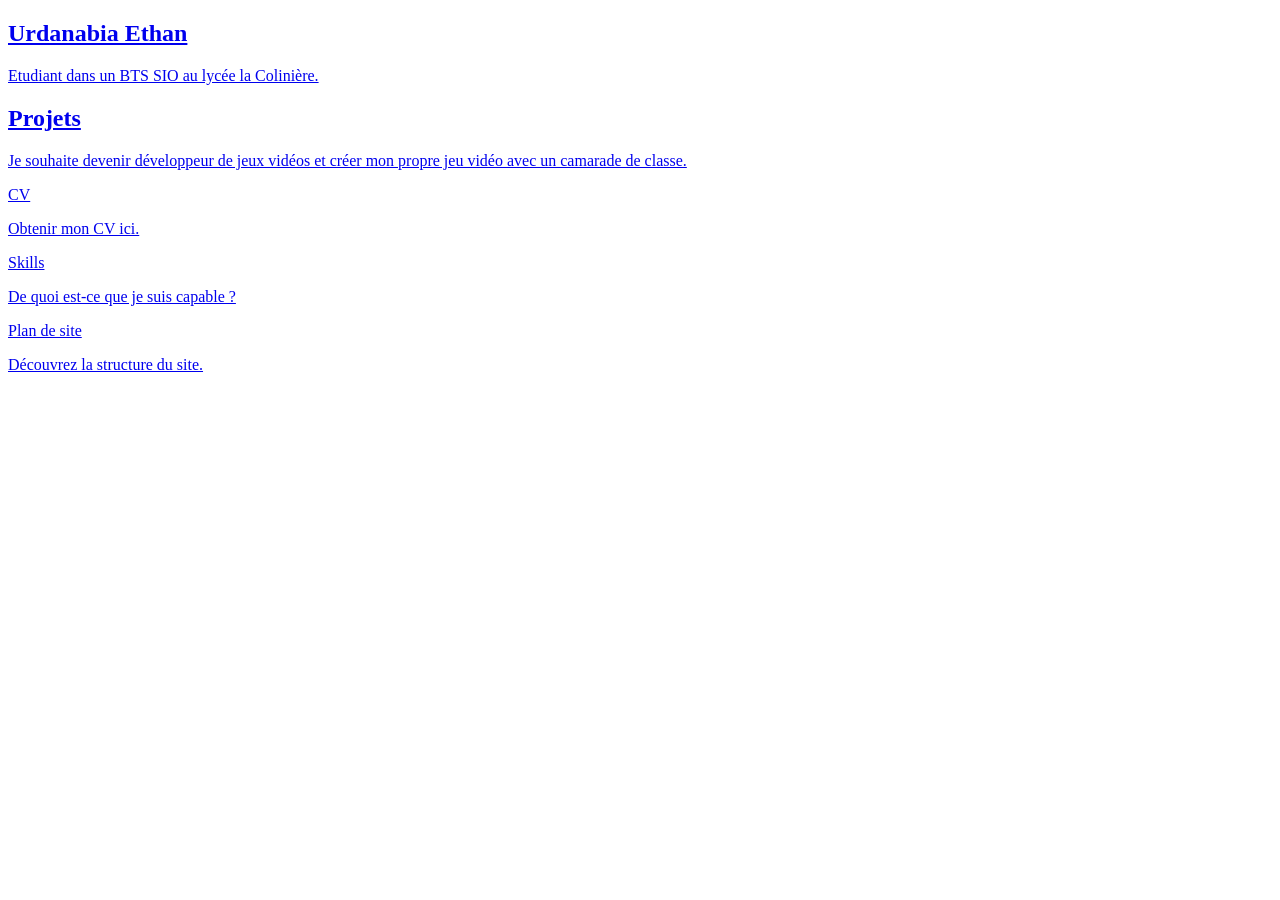
==== index.html @ 1c4b6973 "Modification du CV" ====
<!doctype html>
<html class="no-js" lang="fr">

<head>
  <meta charset="utf-8">
  <meta name="viewport" content="width=device-width, initial-scale=1">
  <title>Portfolio</title>
  <link rel="stylesheet" href="css/home.css">
  <meta name="description" content="">
  <meta property="og:title" content="">
  <meta property="og:type" content="">
  <meta property="og:url" content="">
  <meta property="og:image" content="">
  <meta property="og:image:alt" content="">

  <link rel="icon" href="/favicon.icon" sizes="any">
  <link rel="icon" href="/icon.svg" type="image/svg+xml">
  <link rel="apple-touch-icon" href="icon.png">

  <link rel="manifest" href="site.webmanifest">
  <!-- <meta name="theme-color" content="#fafafa">  -->
</head>

<body>
  <header>

  </header>

 <main tabindex="-1">
    <div class="main-container">
      <!-- 2 Gros Containers transformés en liens -->
      <div class="large-containers">
        <a href="Pages/me.html" class="large-container blue">
          <h2>Urdanabia Ethan</h2>
          <p>Etudiant dans un BTS SIO au lycée la Colinière.</p>
        </a>
        <a href="Pages/projet.html" class="large-container purple">
          <h2>Projets</h2>
          <p>Je souhaite devenir développeur de jeux vidéos et créer mon propre jeu vidéo avec un camarade de classe.</p>
        </a>
      </div>

      <div class="small-buttons">
        <a href="DOCs/CV1.pdf" class="glass-button green" download>
          <span>CV</span>
          <p>Obtenir mon CV ici.</p>
        </a>
        <a href="Pages/skill.html" class="glass-button pink">
          <span>Skills</span>
          <p>De quoi est-ce que je suis capable ?</p>
        </a>
        <a href="Pages/plan.html" class="glass-button yellow">
          <span>Plan de site</span>
          <p>Découvrez la structure du site.</p>
        </a>
      </div>
    </div>
  </main>

  <footer>

  </footer>

</body>

</html>
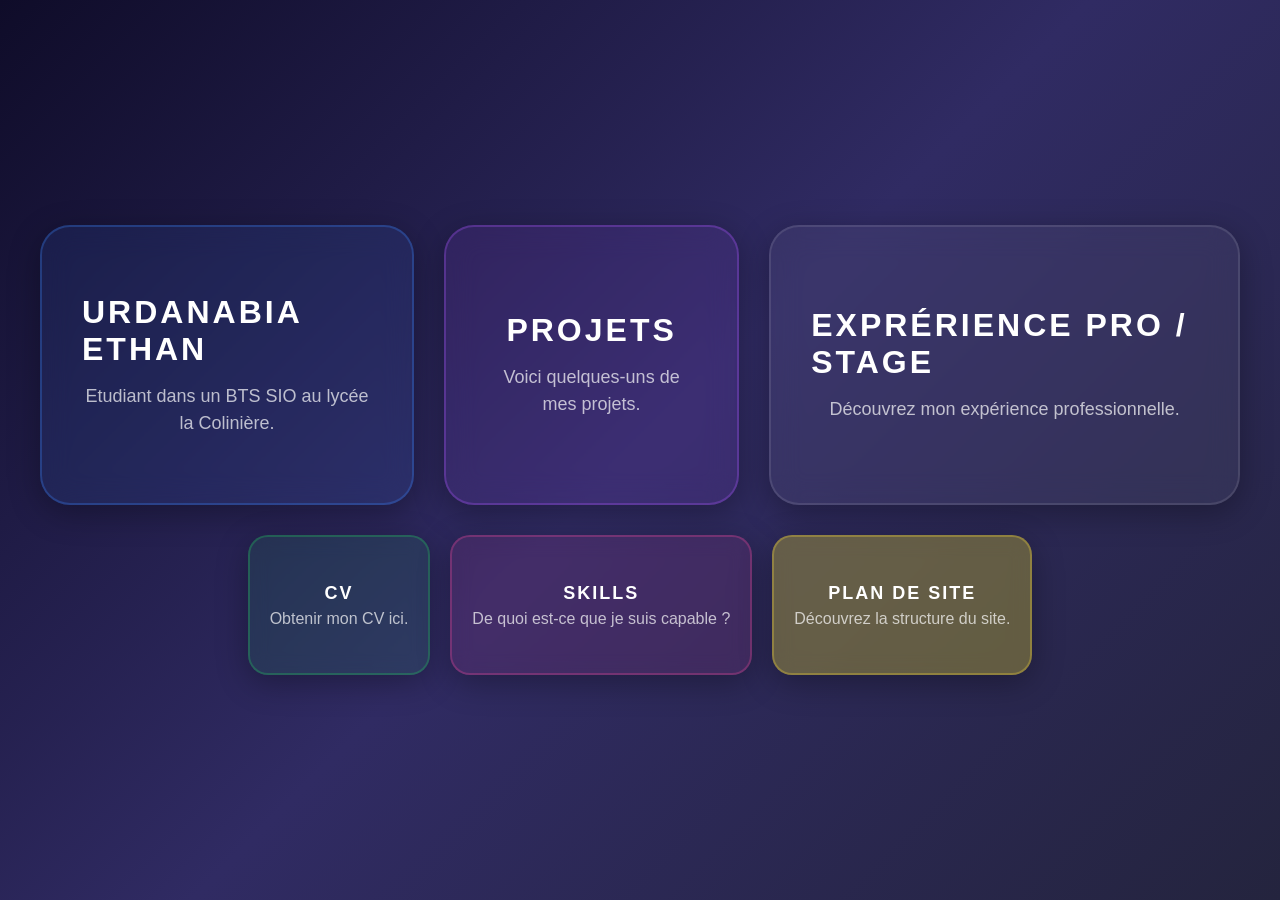
==== commit a55f9721: "Stage 1" ====
--- a/index.html
+++ b/index.html
@@ -13,7 +13,7 @@
   <meta property="og:image" content="">
   <meta property="og:image:alt" content="">
 
-  <link rel="icon" href="/favicon.icon" sizes="any">
+  <link rel="icon" href="/favicon.ico" sizes="any">
   <link rel="icon" href="/icon.svg" type="image/svg+xml">
   <link rel="apple-touch-icon" href="icon.png">
 
@@ -30,18 +30,26 @@
     <div class="main-container">
       <!-- 2 Gros Containers transformés en liens -->
       <div class="large-containers">
+
         <a href="Pages/me.html" class="large-container blue">
           <h2>Urdanabia Ethan</h2>
           <p>Etudiant dans un BTS SIO au lycée la Colinière.</p>
         </a>
+
         <a href="Pages/projet.html" class="large-container purple">
           <h2>Projets</h2>
-          <p>Je souhaite devenir développeur de jeux vidéos et créer mon propre jeu vidéo avec un camarade de classe.</p>
+          <p>Voici quelques-uns de mes projets.</p>
         </a>
+
+        <a href="Pages/xppro.html" class="large-container orange">
+          <h2>Exprérience Pro / Stage</h2>
+          <p>Découvrez mon expérience professionnelle.</p>
+        </a>
+
       </div>
 
       <div class="small-buttons">
-        <a href="DOCs/CV1.pdf" class="glass-button green" download>
+        <a href="DOCs/CV2.pdf" class="glass-button green" download>
           <span>CV</span>
           <p>Obtenir mon CV ici.</p>
         </a>
@@ -55,6 +63,11 @@
         </a>
       </div>
     </div>
+
+    <section class="">
+      
+    </section>
+
   </main>
 
   <footer>
--- a/css/home.css
+++ b/css/home.css
@@ -0,0 +1,355 @@
+/* ============================================
+       RESET ET CONFIGURATION DE BASE
+       ============================================ */
+
+    * {
+      margin: 0;
+      padding: 0;
+      box-sizing: border-box;
+    }
+
+    /* ============================================
+       BODY - MISE EN PAGE PRINCIPALE
+       ============================================ */
+
+    body {
+      min-height: 100vh;
+      display: flex;
+      justify-content: center;
+      align-items: center;
+      background: linear-gradient(135deg, #0f0c29 0%, #302b63 50%, #24243e 100%);
+      font-family: 'Segoe UI', Tahoma, Geneva, Verdana, sans-serif;
+      padding: 20px 15px;
+    }
+
+    /* ============================================
+       CONTENEUR PRINCIPAL
+       ============================================ */
+
+    .main-container {
+      max-width: 1200px;
+      width: 100%;
+      display: flex;
+      flex-direction: column;
+      gap: 20px;
+    }
+
+    /* ============================================
+       GRANDS CONTENEURS
+       ============================================ */
+
+    .large-containers {
+      display: flex;
+      flex-direction: column;
+      gap: 20px;
+    }
+
+    .large-container {
+      position: relative;
+      padding: 40px 25px;
+      background: rgba(255, 255, 255, 0.05);
+      border: 2px solid rgba(255, 255, 255, 0.1);
+      border-radius: 25px;
+      -webkit-backdrop-filter: blur(15px);
+      backdrop-filter: blur(15px);
+      cursor: pointer;
+      overflow: hidden;
+      transition: all 0.4s ease;
+      box-shadow: 0 8px 32px rgba(0, 0, 0, 0.3);
+      min-height: 200px;
+      display: flex;
+      flex-direction: column;
+      justify-content: center;
+      align-items: center;
+      text-decoration: none;
+    }
+
+    /* ============================================
+       EFFETS HOVER - BANDE LUMINEUSE
+       ============================================ */
+
+    .large-container::before {
+      content: '';
+      position: absolute;
+      top: 0;
+      left: -100%;
+      width: 100%;
+      height: 100%;
+      background: linear-gradient(90deg, transparent, rgba(255, 255, 255, 0.2), transparent);
+      transition: left 0.6s ease;
+    }
+
+    .large-container:hover::before {
+      left: 100%;
+    }
+
+    /* ============================================
+       EFFETS HOVER - CERCLE EXPANSIF
+       ============================================ */
+
+    .large-container::after {
+      content: '';
+      position: absolute;
+      top: 50%;
+      left: 50%;
+      width: 0;
+      height: 0;
+      border-radius: 50%;
+      background: rgba(255, 255, 255, 0.1);
+      transform: translate(-50%, -50%);
+      transition: width 0.6s ease, height 0.6s ease;
+    }
+
+    .large-container:hover::after {
+      width: 500px;
+      height: 500px;
+    }
+
+    /* ============================================
+       ÉTAT HOVER DU CONTENEUR
+       ============================================ */
+
+    .large-container:hover {
+      transform: translateY(-10px);
+      box-shadow: 0 20px 50px rgba(0, 0, 0, 0.4);
+      border-color: rgba(255, 255, 255, 0.3);
+    }
+
+    /* ============================================
+       TYPOGRAPHIE DES GRANDS CONTENEURS
+       ============================================ */
+
+    .large-container h2 {
+      position: relative;
+      z-index: 1;
+      font-size: 24px;
+      color: #fff;
+      margin-bottom: 12px;
+      text-transform: uppercase;
+      letter-spacing: 2px;
+    }
+
+    .large-container p {
+      position: relative;
+      z-index: 1;
+      font-size: 18px;
+      color: rgba(255, 255, 255, 0.7);
+      text-align: center;
+      line-height: 1.5;
+    }
+
+    /* ============================================
+       PETITS BOUTONS
+       ============================================ */
+
+    .small-buttons {
+      display: flex;
+      flex-direction: column;
+      gap: 15px;
+    }
+
+    .small-buttons p {
+      color: rgba(255, 255, 255, 0.7);
+    }
+
+    /* ============================================
+       BOUTONS GLASS (EFFET VERRE)
+       ============================================ */
+
+    .glass-button {
+      position: relative;
+      padding: 25px 20px;
+      background: rgba(255, 255, 255, 0.05);
+      border: 2px solid rgba(255, 255, 255, 0.1);
+      border-radius: 18px;
+      -webkit-backdrop-filter: blur(10px);
+      backdrop-filter: blur(10px);
+      cursor: pointer;
+      overflow: hidden;
+      transition: all 0.3s ease;
+      box-shadow: 0 8px 32px rgba(0, 0, 0, 0.3);
+      display: flex;
+      flex-direction: column;
+      align-items: center;
+      justify-content: center;
+      min-height: 80px;
+      text-decoration: none;
+    }
+
+    /* ============================================
+       EFFETS HOVER - BOUTON GLASS
+       ============================================ */
+
+    .glass-button::before {
+      content: '';
+      position: absolute;
+      top: 0;
+      left: -100%;
+      width: 100%;
+      height: 100%;
+      background: linear-gradient(90deg, transparent, rgba(255, 255, 255, 0.3), transparent);
+      transition: left 0.5s ease;
+    }
+
+    .glass-button:hover::before {
+      left: 100%;
+    }
+
+    .glass-button::after {
+      content: '';
+      position: absolute;
+      top: 50%;
+      left: 50%;
+      width: 0;
+      height: 0;
+      border-radius: 50%;
+      background: rgba(255, 255, 255, 0.2);
+      transform: translate(-50%, -50%);
+      transition: width 0.6s ease, height 0.6s ease;
+    }
+
+    .glass-button:hover::after {
+      width: 300px;
+      height: 300px;
+    }
+
+    .glass-button:hover {
+      transform: translateY(-5px);
+      box-shadow: 0 15px 40px rgba(0, 0, 0, 0.4);
+      border-color: rgba(255, 255, 255, 0.3);
+    }
+
+    .glass-button:active {
+      transform: translateY(-2px);
+    }
+
+    /* ============================================
+       TEXTE DES CONTAINERS
+       ============================================ */
+
+    .glass-button span {
+      position: relative;
+      z-index: 1;
+      font-size: 18px;
+      font-weight: 600;
+      color: #fff;
+      text-transform: uppercase;
+      letter-spacing: 2px;
+      text-align: center;
+    }
+
+    /* ============================================
+       VARIANTES DE COULEURS
+       ============================================ */
+
+    .blue {
+      background: rgba(59, 130, 246, 0.1);
+      border-color: rgba(59, 130, 246, 0.3);
+    }
+
+    .blue:hover {
+      border-color: rgba(59, 130, 246, 0.5);
+      box-shadow: 0 15px 40px rgba(59, 130, 246, 0.3);
+    }
+
+    .yellow {
+      background: rgba(239, 222, 35, 0.29);
+      border-color: rgba(246, 215, 59, 0.3);
+    }
+
+    .yellow:hover {
+      border-color: rgba(246, 215, 59, 0.5);
+      box-shadow: 0 15px 40px rgba(246, 215, 59, 0.3);
+    }
+
+    .purple {
+      background: rgba(168, 85, 247, 0.1);
+      border-color: rgba(168, 85, 247, 0.3);
+    }
+
+    .purple:hover {
+      border-color: rgba(168, 85, 247, 0.5);
+      box-shadow: 0 15px 40px rgba(168, 85, 247, 0.3);
+    }
+
+    .pink {
+      background: rgba(236, 72, 153, 0.1);
+      border-color: rgba(236, 72, 153, 0.3);
+    }
+
+    .pink:hover {
+      border-color: rgba(236, 72, 153, 0.5);
+      box-shadow: 0 15px 40px rgba(236, 72, 153, 0.3);
+    }
+
+    .green {
+      background: rgba(34, 197, 94, 0.1);
+      border-color: rgba(34, 197, 94, 0.3);
+    }
+
+    .green:hover {
+      border-color: rgba(34, 197, 94, 0.5);
+      box-shadow: 0 15px 40px rgba(34, 197, 94, 0.3);
+    }
+
+    /* ============================================
+       RESPONSIVE - VERSION DESKTOP
+       ============================================ */
+
+    @media (min-width: 768px) {
+      body {
+        padding: 40px 20px;
+      }
+
+      .main-container {
+        gap: 30px;
+      }
+
+      .large-containers {
+        flex-direction: row;
+        gap: 30px;
+      }
+
+      .large-container {
+        padding: 60px 40px;
+        border-radius: 30px;
+        min-height: 280px;
+      }
+
+      .large-container h2 {
+        font-size: 32px;
+        margin-bottom: 15px;
+        letter-spacing: 3px;
+      }
+
+      .large-container p {
+        color: rgba(255, 255, 255, 0.7);
+      }
+
+      .small-buttons {
+        margin: auto;
+        flex-direction: row;
+        gap: 20px;
+      }
+
+      .small-buttons p {
+        color: rgba(255, 255, 255, 0.7);
+        padding-top: 6px;
+      }
+
+      .glass-button {
+        padding: 30px 20px;
+        border-radius: 20px;
+        min-height: 140px;
+      }
+
+      #snake_effect {
+        
+      }
+
+      #snake {
+        color :rgba(255, 255, 255, 0.7);
+        font-size: 5rem;
+        offset-path: calc(5,3,1);
+      }
+    }
